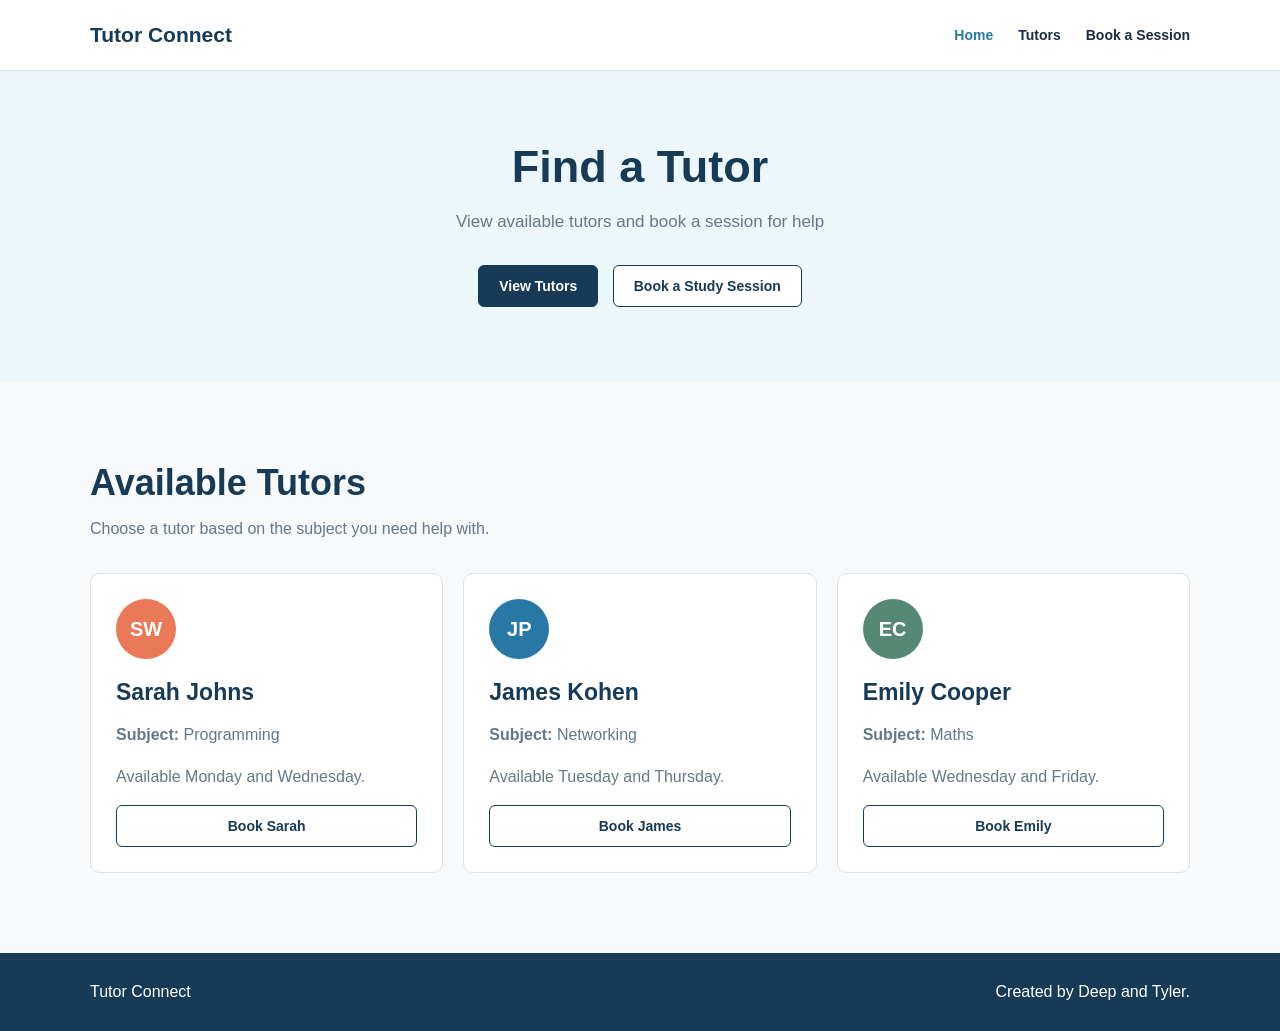
==== TutorBookingApp/wwwroot/index.html @ c62dcb8a "Create tutor booking application" ====
<!DOCTYPE html>
<html lang="en">
<head>
    <meta charset="UTF-8">
    <meta name="viewport" content="width=device-width, initial-scale=1.0">

    <title>Tutor Connect - Home</title>

    <link rel="stylesheet" href="css/style.css">
</head>

<body>

    <header class="main-header">
        <div class="container navigation">

            <a href="index.html" class="logo">
                Tutor Connect
            </a>

            <nav>
                <a href="index.html" class="active">Home</a>
                <a href="#tutors">Tutors</a>
                <a href="booking.html">Book a Session</a>
            </nav>

        </div>
    </header>

    <main>

        <section class="simple-hero">
            <div class="container">

                <h1>Find a Tutor</h1>

                <p>
                    View  available tutors and book a session for help
                   
                </p>

                <a href="#tutors" class="button primary-button">
                    View Tutors
                </a>

                <a href="booking.html" class="button secondary-button">
                    Book a Study Session
                </a>

            </div>
        </section>

        <section class="tutors-section" id="tutors">
            <div class="container">

                <div class="section-heading">
                    <h2>Available Tutors</h2>

                    <p>
                        Choose a tutor based on the subject you need help with.
                    </p>
                </div>

                <div class="tutor-grid">

                    <article class="tutor-card">
                        <div class="tutor-avatar">
                            SW
                        </div>

                        <h3>Sarah Johns</h3>

                        <p>
                            <strong>Subject:</strong> Programming
                        </p>

                        <p>
                            Available Monday and Wednesday.
                        </p>

                        <a href="booking.html?tutor=Sarah%20Williams&subject=Programming"
                           class="button card-button">
                            Book Sarah
                        </a>
                    </article>

                    <article class="tutor-card">
                        <div class="tutor-avatar blue-avatar">
                            JP
                        </div>

                        <h3>James Kohen</h3>

                        <p>
                            <strong>Subject:</strong> Networking
                        </p>

                        <p>
                            Available Tuesday and Thursday.
                        </p>

                        <a href="booking.html?tutor=James%20Patel&subject=Networking"
                           class="button card-button">
                            Book James
                        </a>
                    </article>

                    <article class="tutor-card">
                        <div class="tutor-avatar green-avatar">
                            EC
                        </div>

                        <h3>Emily Cooper </h3>

                        <p>
                            <strong>Subject:</strong> Maths
                        </p>

                        <p>
                            Available Wednesday and Friday.
                        </p>

                        <a href="booking.html?tutor=Emily%20Chen&subject=Database%20Systems"
                           class="button card-button">
                            Book Emily
                        </a>
                    </article>

                </div>
            </div>
        </section>

    </main>

    <footer>
        <div class="container footer-content">
            <p>Tutor Connect</p>
            <p>Created by Deep and Tyler.</p>
        </div>
    </footer>

</body>
</html>
---- TutorBookingApp/wwwroot/css/style.css ----
:root {
    --dark-blue: #173b57;
    --blue: #2878a5;
    --light-blue: #edf7fb;
    --orange: #e97959;
    --white: #ffffff;
    --background: #f8f9fa;
    --text: #1c2d3d;
    --grey: #667788;
    --border: #dce4e8;
}

* {
    box-sizing: border-box;
}

html {
    scroll-behavior: smooth;
}

body {
    margin: 0;
    background: var(--background);
    color: var(--text);
    font-family: Arial, Helvetica, sans-serif;
}

.container {
    width: min(1100px, 90%);
    margin: 0 auto;
}

/* Header */

.main-header {
    background: var(--white);
    border-bottom: 1px solid var(--border);
}

.navigation {
    min-height: 70px;
    display: flex;
    align-items: center;
    justify-content: space-between;
}

.logo {
    color: var(--dark-blue);
    font-size: 21px;
    font-weight: bold;
    text-decoration: none;
}

nav {
    display: flex;
    gap: 25px;
}

    nav a {
        color: var(--text);
        font-size: 14px;
        font-weight: bold;
        text-decoration: none;
    }

        nav a:hover,
        nav a.active {
            color: var(--blue);
        }

/* Buttons */

.button {
    display: inline-block;
    padding: 12px 20px;
    border: 1px solid var(--dark-blue);
    border-radius: 6px;
    font-size: 14px;
    font-weight: bold;
    text-align: center;
    text-decoration: none;
    cursor: pointer;
}

.primary-button {
    background: var(--dark-blue);
    color: var(--white);
}

    .primary-button:hover {
        background: var(--blue);
    }

.secondary-button,
.card-button {
    background: var(--white);
    color: var(--dark-blue);
}

    .secondary-button:hover,
    .card-button:hover {
        background: var(--light-blue);
    }

/* Home page hero */

.hero {
    padding: 80px 0;
    background: var(--light-blue);
}

.hero-content {
    display: grid;
    grid-template-columns: 1fr 420px;
    align-items: center;
    gap: 70px;
}

.small-heading {
    margin-bottom: 10px;
    color: var(--orange);
    font-size: 12px;
    font-weight: bold;
    letter-spacing: 2px;
}

.hero h1,
.booking-heading h1 {
    margin: 0 0 20px;
    color: var(--dark-blue);
    font-size: 52px;
    line-height: 1.1;
}

.hero-text > p {
    max-width: 600px;
    color: var(--grey);
    font-size: 18px;
    line-height: 1.7;
}

.hero-buttons {
    display: flex;
    gap: 12px;
    margin-top: 30px;
}

.hero-box {
    padding: 30px;
    background: var(--white);
    border-radius: 10px;
    box-shadow: 0 10px 30px rgba(23, 59, 87, 0.1);
}

    .hero-box h2 {
        margin-top: 0;
        color: var(--dark-blue);
    }

.step {
    display: flex;
    gap: 15px;
    margin-top: 20px;
}

    .step span {
        width: 35px;
        height: 35px;
        display: grid;
        place-items: center;
        flex-shrink: 0;
        background: var(--orange);
        color: var(--white);
        border-radius: 50%;
        font-weight: bold;
    }

    .step h3 {
        margin: 0 0 5px;
        font-size: 16px;
    }

    .step p {
        margin: 0;
        color: var(--grey);
        font-size: 14px;
    }

/* Tutor section */

.tutors-section,
.current-bookings {
    padding: 80px 0;
}

.section-heading {
    margin-bottom: 35px;
}

    .section-heading h2 {
        margin: 0 0 10px;
        color: var(--dark-blue);
        font-size: 36px;
    }

    .section-heading > p {
        color: var(--grey);
    }

.tutor-grid {
    display: grid;
    grid-template-columns: repeat(3, 1fr);
    gap: 20px;
}

.tutor-card {
    padding: 25px;
    background: var(--white);
    border: 1px solid var(--border);
    border-radius: 10px;
}

.tutor-avatar {
    width: 60px;
    height: 60px;
    display: grid;
    place-items: center;
    margin-bottom: 20px;
    background: var(--orange);
    color: var(--white);
    border-radius: 50%;
    font-size: 20px;
    font-weight: bold;
}

.blue-avatar {
    background: var(--blue);
}

.green-avatar {
    background: #558875;
}

.subject-label {
    display: inline-block;
    margin: 0;
    padding: 5px 10px;
    background: var(--light-blue);
    border-radius: 20px;
    font-size: 12px;
    font-weight: bold;
}

.tutor-card h3 {
    margin: 15px 0 10px;
    color: var(--dark-blue);
    font-size: 23px;
}

.tutor-card > p {
    color: var(--grey);
    line-height: 1.6;
}

.availability {
    margin: 20px 0;
    padding: 15px 0;
    border-top: 1px solid var(--border);
    border-bottom: 1px solid var(--border);
}

    .availability p {
        margin: 5px 0;
        color: var(--grey);
        font-size: 13px;
    }

.card-button {
    width: 100%;
}

/* Booking page */

.booking-heading {
    padding: 60px 0;
    text-align: center;
    background: var(--light-blue);
}

    .booking-heading h1 {
        font-size: 42px;
    }

    .booking-heading > .container > p:last-child {
        color: var(--grey);
    }

.booking-content {
    padding: 60px 0;
}

.booking-layout {
    display: grid;
    grid-template-columns: 2fr 1fr;
    gap: 30px;
    align-items: start;
}

.booking-form,
.booking-information {
    padding: 30px;
    background: var(--white);
    border: 1px solid var(--border);
    border-radius: 10px;
}

    .booking-form h2 {
        margin: 10px 0 20px;
        color: var(--dark-blue);
        font-size: 21px;
    }

.form-row {
    display: grid;
    grid-template-columns: 1fr 1fr;
    gap: 15px;
}

.form-group {
    margin-bottom: 18px;
}

    .form-group label {
        display: block;
        margin-bottom: 7px;
        font-size: 13px;
        font-weight: bold;
    }

input,
select,
textarea {
    width: 100%;
    padding: 12px;
    border: 1px solid #bfcbd1;
    border-radius: 5px;
    background: var(--white);
    font-family: Arial, Helvetica, sans-serif;
    font-size: 14px;
}

textarea {
    resize: vertical;
}

    input:focus,
    select:focus,
    textarea:focus {
        border-color: var(--blue);
        outline: 2px solid rgba(40, 120, 165, 0.15);
    }

.submit-button {
    width: 100%;
}

.booking-information h2 {
    margin-top: 0;
    color: var(--dark-blue);
}

.booking-information ul {
    padding-left: 20px;
    color: var(--grey);
    line-height: 1.8;
}

.booking-information a {
    color: var(--blue);
    font-weight: bold;
}

/* Validation message */

#form-message {
    display: none;
    margin: 0 0 18px;
    padding: 12px;
    border-radius: 5px;
    font-size: 14px;
    font-weight: bold;
}

    #form-message.error {
        display: block;
        background: #fff0ed;
        color: #a23f27;
    }

    #form-message.success {
        display: block;
        background: #e9f6ef;
        color: #276b4a;
    }

/* Current bookings */

#booking-list {
    display: grid;
    gap: 15px;
}

.empty-bookings {
    padding: 50px;
    background: var(--white);
    border: 1px dashed #aebfc7;
    border-radius: 10px;
    color: var(--grey);
    text-align: center;
}

.booking-card {
    padding: 20px;
    display: grid;
    grid-template-columns: 1fr auto;
    align-items: center;
    gap: 20px;
    background: var(--white);
    border: 1px solid var(--border);
    border-radius: 8px;
}

    .booking-card h3 {
        margin: 0 0 8px;
        color: var(--dark-blue);
    }

    .booking-card p {
        margin: 4px 0;
        color: var(--grey);
        font-size: 14px;
    }

.cancel-button {
    padding: 10px 15px;
    border: 0;
    border-radius: 5px;
    background: #fff0ed;
    color: #a23f27;
    font-weight: bold;
    cursor: pointer;
}

/* Footer */

footer {
    padding: 30px 0;
    background: var(--dark-blue);
    color: var(--white);
}

.footer-content {
    display: flex;
    justify-content: space-between;
    gap: 20px;
}

    .footer-content p {
        margin: 0;
    }

/* Mobile design */

@media (max-width: 800px) {
    .hero-content,
    .booking-layout {
        grid-template-columns: 1fr;
    }

    .tutor-grid {
        grid-template-columns: 1fr;
    }

    .hero h1 {
        font-size: 42px;
    }
}

@media (max-width: 600px) {
    .navigation {
        padding: 15px 0;
        align-items: flex-start;
        flex-direction: column;
    }

    nav {
        gap: 15px;
        flex-wrap: wrap;
    }

    .hero {
        padding: 55px 0;
    }

        .hero h1,
        .booking-heading h1 {
            font-size: 35px;
        }

    .hero-buttons,
    .form-row,
    .footer-content {
        grid-template-columns: 1fr;
        flex-direction: column;
    }

    .form-row {
        display: grid;
    }

    .button {
        width: 100%;
    }

    .booking-card {
        grid-template-columns: 1fr;
    }
}

.simple-hero {
    padding: 70px 0;
    background: var(--light-blue);
    text-align: center;
}

    .simple-hero h1 {
        margin: 0 0 15px;
        color: var(--dark-blue);
        font-size: 45px;
    }

    .simple-hero p {
        max-width: 550px;
        margin: 0 auto 25px;
        color: var(--grey);
        font-size: 17px;
        line-height: 1.6;
    }

    .simple-hero .button {
        margin: 5px;
    }
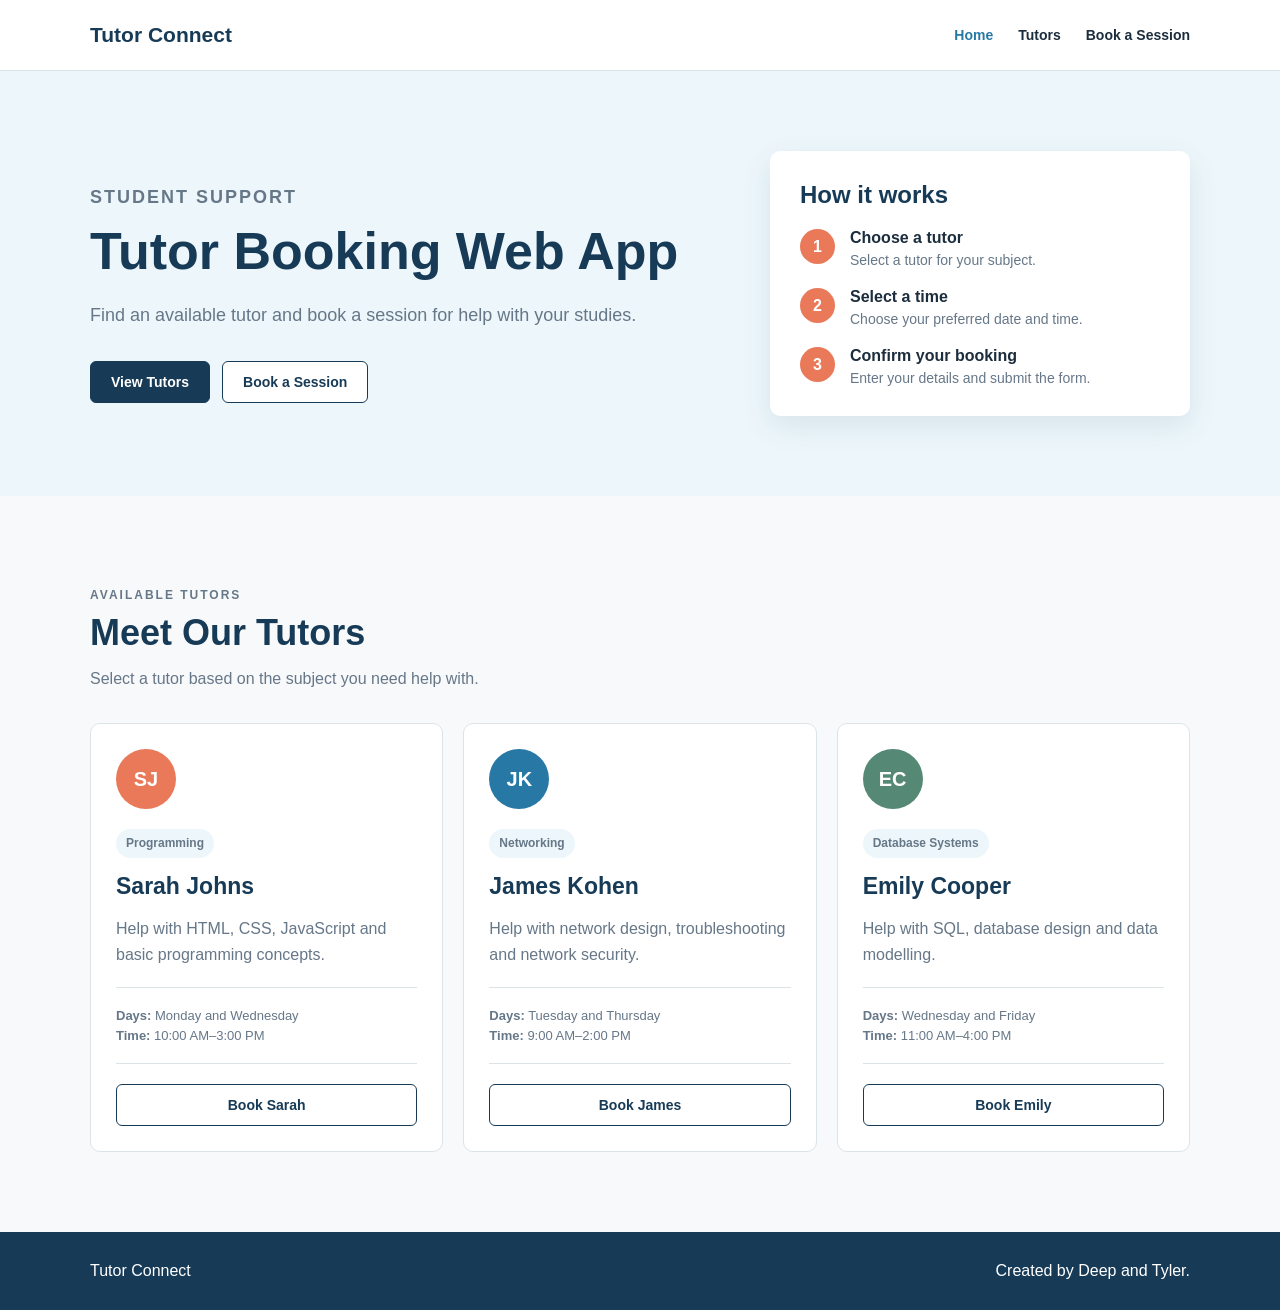
==== commit f16e8133: "Add booking page and booking functionality" ====
--- a/TutorBookingApp/wwwroot/index.html
+++ b/TutorBookingApp/wwwroot/index.html
@@ -1,8 +1,11 @@
 <!DOCTYPE html>
 <html lang="en">
+
 <head>
     <meta charset="UTF-8">
-    <meta name="viewport" content="width=device-width, initial-scale=1.0">
+
+    <meta name="viewport"
+          content="width=device-width, initial-scale=1.0">
 
     <title>Tutor Connect - Home</title>
 
@@ -19,9 +22,17 @@
             </a>
 
             <nav>
-                <a href="index.html" class="active">Home</a>
-                <a href="#tutors">Tutors</a>
-                <a href="booking.html">Book a Session</a>
+                <a href="index.html" class="active">
+                    Home
+                </a>
+
+                <a href="#tutors">
+                    Tutors
+                </a>
+
+                <a href="booking.html">
+                    Book a Session
+                </a>
             </nav>
 
         </div>
@@ -29,101 +40,233 @@
 
     <main>
 
-        <section class="simple-hero">
-            <div class="container">
-
-                <h1>Find a Tutor</h1>
-
-                <p>
-                    View  available tutors and book a session for help
-                   
-                </p>
-
-                <a href="#tutors" class="button primary-button">
-                    View Tutors
-                </a>
-
-                <a href="booking.html" class="button secondary-button">
-                    Book a Study Session
-                </a>
-
+        <!-- Main introduction section -->
+
+        <section class="hero">
+            <div class="container hero-content">
+
+                <div class="hero-text">
+
+                    <p class="small-heading">
+                        STUDENT SUPPORT
+                    </p>
+
+                    <h1>
+                        Tutor Booking Web App
+                    </h1>
+
+                    <p>
+                        Find an available tutor and book a session
+                        for help with your studies.
+                    </p>
+
+                    <div class="hero-buttons">
+
+                        <a href="#tutors"
+                           class="button primary-button">
+                            View Tutors
+                        </a>
+
+                        <a href="booking.html"
+                           class="button secondary-button">
+                            Book a Session
+                        </a>
+
+                    </div>
+                </div>
+
+                <!-- Instructions -->
+
+                <div class="hero-box">
+
+                    <h2>How it works</h2>
+
+                    <div class="step">
+
+                        <span>1</span>
+
+                        <div>
+                            <h3>Choose a tutor</h3>
+
+                            <p>
+                                Select a tutor for your subject.
+                            </p>
+                        </div>
+
+                    </div>
+
+                    <div class="step">
+
+                        <span>2</span>
+
+                        <div>
+                            <h3>Select a time</h3>
+
+                            <p>
+                                Choose your preferred date and time.
+                            </p>
+                        </div>
+
+                    </div>
+
+                    <div class="step">
+
+                        <span>3</span>
+
+                        <div>
+                            <h3>Confirm your booking</h3>
+
+                            <p>
+                                Enter your details and submit the form.
+                            </p>
+                        </div>
+
+                    </div>
+
+                </div>
             </div>
         </section>
 
+        <!-- Available tutors -->
+
         <section class="tutors-section" id="tutors">
             <div class="container">
 
                 <div class="section-heading">
-                    <h2>Available Tutors</h2>
+
+                    <p class="small-heading">
+                        AVAILABLE TUTORS
+                    </p>
+
+                    <h2>Meet Our Tutors</h2>
 
                     <p>
-                        Choose a tutor based on the subject you need help with.
-                    </p>
+                        Select a tutor based on the subject you
+                        need help with.
+                    </p>
+
                 </div>
 
                 <div class="tutor-grid">
 
+                    <!-- Programming tutor -->
+
                     <article class="tutor-card">
+
                         <div class="tutor-avatar">
-                            SW
-                        </div>
+                            SJ
+                        </div>
+
+                        <p class="subject-label">
+                            Programming
+                        </p>
 
                         <h3>Sarah Johns</h3>
 
                         <p>
-                            <strong>Subject:</strong> Programming
-                        </p>
-
-                        <p>
-                            Available Monday and Wednesday.
-                        </p>
-
-                        <a href="booking.html?tutor=Sarah%20Williams&subject=Programming"
+                            Help with HTML, CSS, JavaScript and
+                            basic programming concepts.
+                        </p>
+
+                        <div class="availability">
+
+                            <p>
+                                <strong>Days:</strong>
+                                Monday and Wednesday
+                            </p>
+
+                            <p>
+                                <strong>Time:</strong>
+                                10:00 AM–3:00 PM
+                            </p>
+
+                        </div>
+
+                        <a href="booking.html?tutor=Sarah%20Johns&subject=Programming"
                            class="button card-button">
                             Book Sarah
                         </a>
+
                     </article>
 
+                    <!-- Networking tutor -->
+
                     <article class="tutor-card">
+
                         <div class="tutor-avatar blue-avatar">
-                            JP
-                        </div>
+                            JK
+                        </div>
+
+                        <p class="subject-label">
+                            Networking
+                        </p>
 
                         <h3>James Kohen</h3>
 
                         <p>
-                            <strong>Subject:</strong> Networking
-                        </p>
-
-                        <p>
-                            Available Tuesday and Thursday.
-                        </p>
-
-                        <a href="booking.html?tutor=James%20Patel&subject=Networking"
+                            Help with network design,
+                            troubleshooting and network security.
+                        </p>
+
+                        <div class="availability">
+
+                            <p>
+                                <strong>Days:</strong>
+                                Tuesday and Thursday
+                            </p>
+
+                            <p>
+                                <strong>Time:</strong>
+                                9:00 AM–2:00 PM
+                            </p>
+
+                        </div>
+
+                        <a href="booking.html?tutor=James%20Kohen&subject=Networking"
                            class="button card-button">
                             Book James
                         </a>
+
                     </article>
 
+                    <!-- Database tutor -->
+
                     <article class="tutor-card">
+
                         <div class="tutor-avatar green-avatar">
                             EC
                         </div>
 
-                        <h3>Emily Cooper </h3>
+                        <p class="subject-label">
+                            Database Systems
+                        </p>
+
+                        <h3>Emily Cooper</h3>
 
                         <p>
-                            <strong>Subject:</strong> Maths
-                        </p>
-
-                        <p>
-                            Available Wednesday and Friday.
-                        </p>
-
-                        <a href="booking.html?tutor=Emily%20Chen&subject=Database%20Systems"
+                            Help with SQL, database design and
+                            data modelling.
+                        </p>
+
+                        <div class="availability">
+
+                            <p>
+                                <strong>Days:</strong>
+                                Wednesday and Friday
+                            </p>
+
+                            <p>
+                                <strong>Time:</strong>
+                                11:00 AM–4:00 PM
+                            </p>
+
+                        </div>
+
+                        <a href="booking.html?tutor=Emily%20Cooper&subject=Database%20Systems"
                            class="button card-button">
                             Book Emily
                         </a>
+
                     </article>
 
                 </div>
@@ -134,10 +277,16 @@
 
     <footer>
         <div class="container footer-content">
+
             <p>Tutor Connect</p>
-            <p>Created by Deep and Tyler.</p>
+
+            <p>
+                Created by Deep and Tyler.
+            </p>
+
         </div>
     </footer>
 
 </body>
+
 </html>
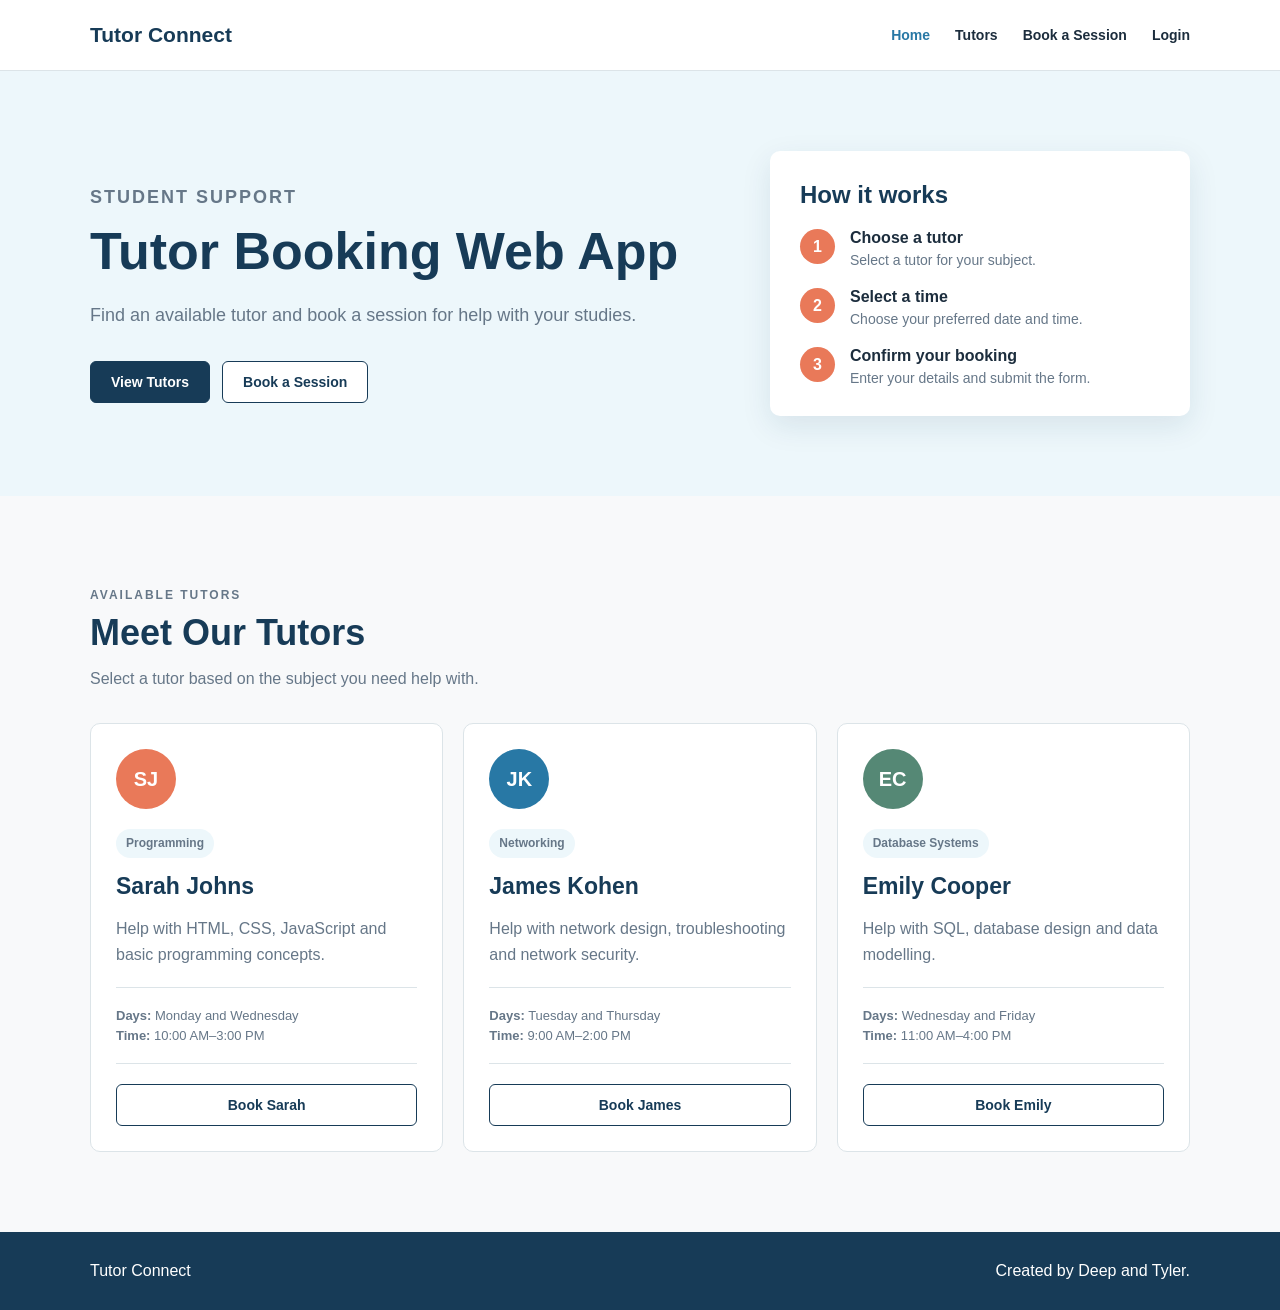
==== commit dc3aa308: "feat(nav): integrate login navigation and authentication state across pages" ====
--- a/TutorBookingApp/wwwroot/index.html
+++ b/TutorBookingApp/wwwroot/index.html
@@ -33,6 +33,10 @@
                 <a href="booking.html">
                     Book a Session
                 </a>
+
+                <a href="login.html">
+                    Login
+                </a>
             </nav>
 
         </div>
@@ -287,6 +291,7 @@
         </div>
     </footer>
 
+    <script src="js/auth.js"></script>
 </body>
 
 </html>
